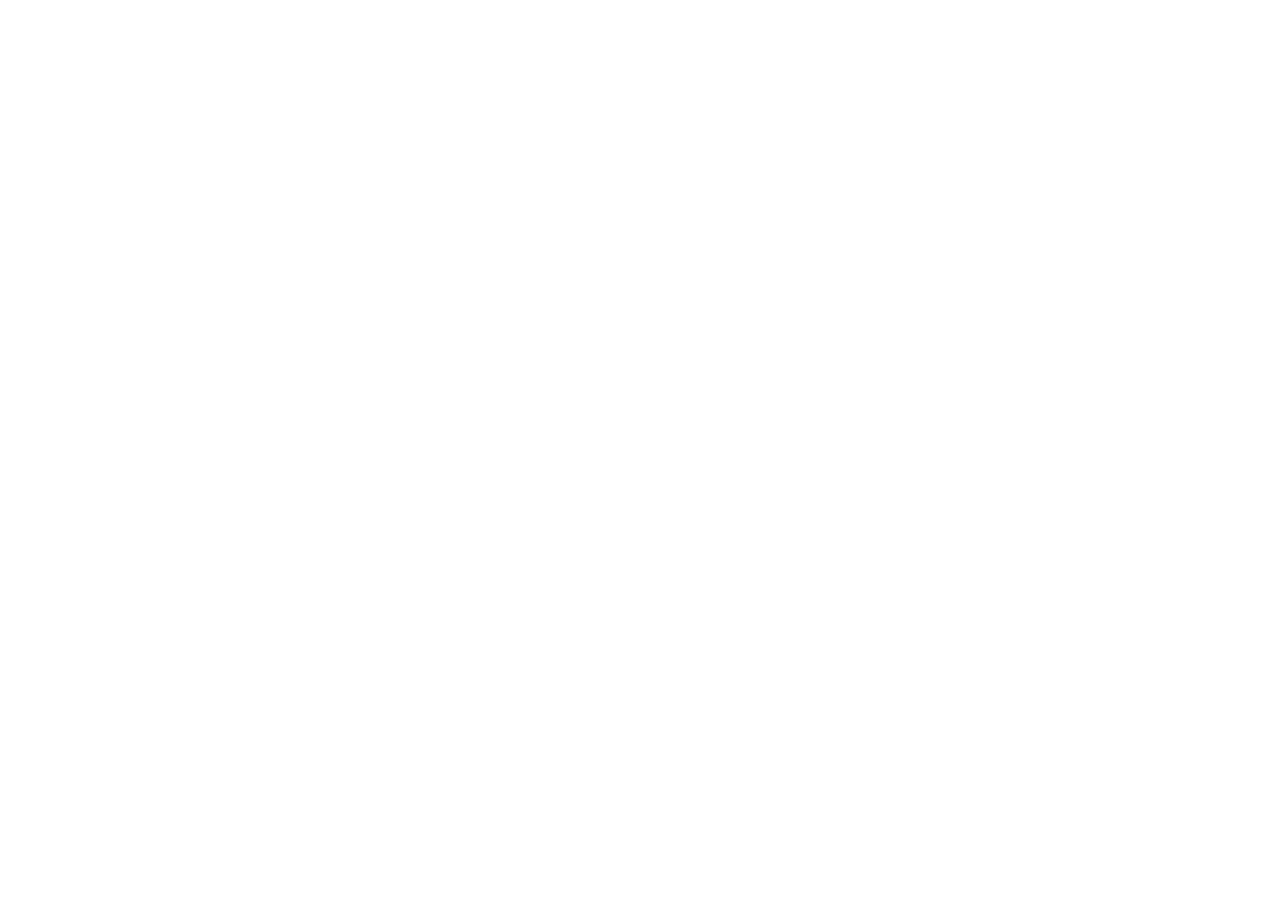
==== index.html @ a72ee234 "Se esta agregando el index.html" ====
<!DOCTYPE html>
<html lang="en">
<head>
    <meta charset="UTF-8">
    <meta name="viewport" content="width=device-width, initial-scale=1.0">
    <title>Document</title>
</head>
<body>
    
</body>
</html>
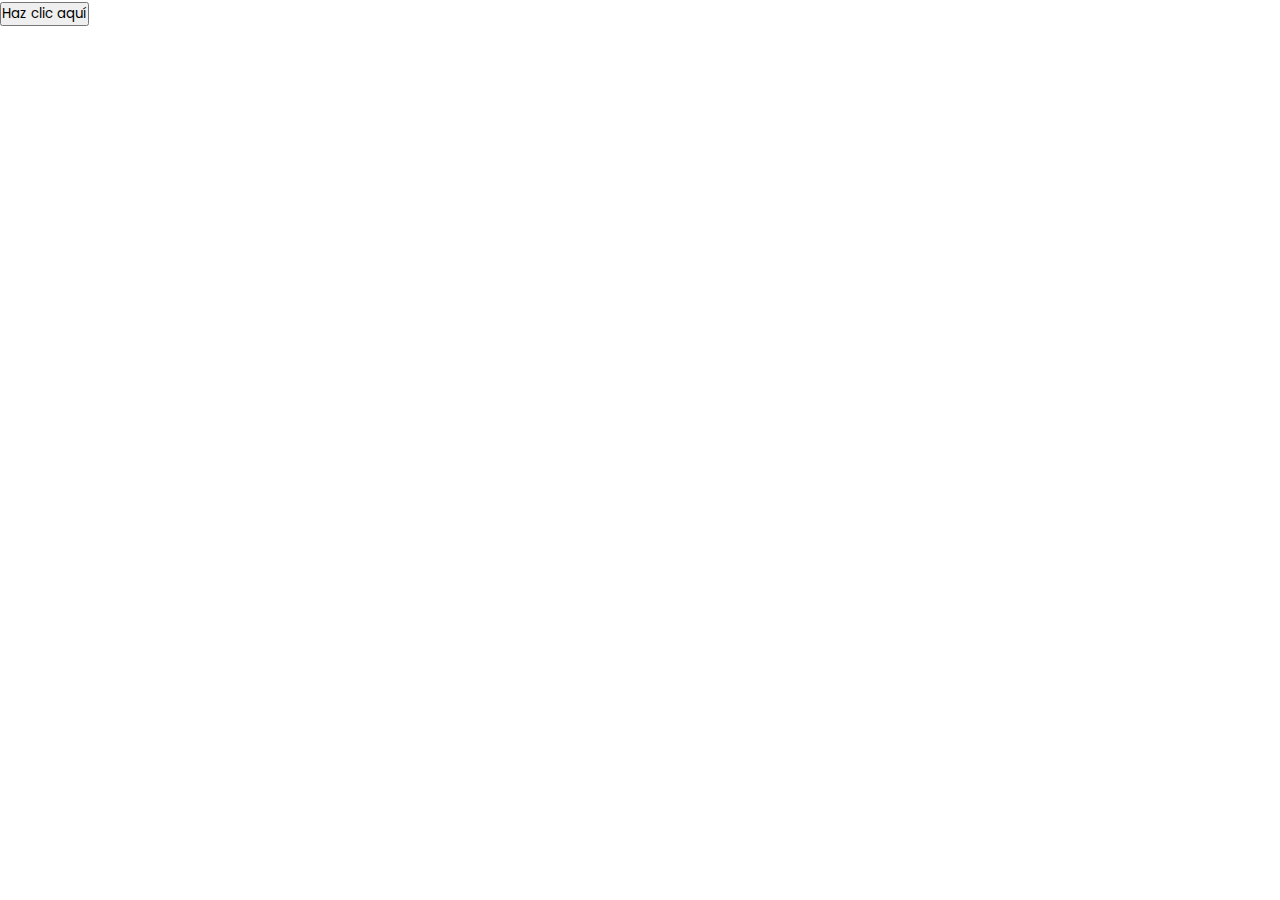
==== commit 404d5c67: "Se esta probando los primeros pasos con Jquery" ====
--- a/index.html
+++ b/index.html
@@ -1,11 +1,23 @@
 <!DOCTYPE html>
 <html lang="en">
+
 <head>
     <meta charset="UTF-8">
     <meta name="viewport" content="width=device-width, initial-scale=1.0">
-    <title>Document</title>
+    <title>Blog Website</title>
+    <link rel="stylesheet" href="CSS/style.css">
+    <link href='https://unpkg.com/boxicons@2.1.4/css/boxicons.min.css' rel='stylesheet'>
+
+    <script src="https://code.jquery.com/jquery-3.7.0.min.js"></script>
 </head>
+
 <body>
-    
-</body>
+    <button id="myButton">Haz clic aquí</button>
+
+
+
+    <script src="script.js">
+
+    </script>
+
 </html>--- a/CSS/style.css
+++ b/CSS/style.css
@@ -0,0 +1,12 @@
+@import url('https://fonts.googleapis.com/css2?family=Poppins:wght@400;500;600;700&display=swap');
+*{
+    margin: 0;
+    padding: 0;
+    /* Importante ↓ */
+    scroll-behavior: smooth;
+    scroll-padding-top: 2rem;
+    box-sizing: border-box;
+    /*  */
+    font-family: 'Poppins', sans-serif;
+}
+/* Variables que se van a utilizar */
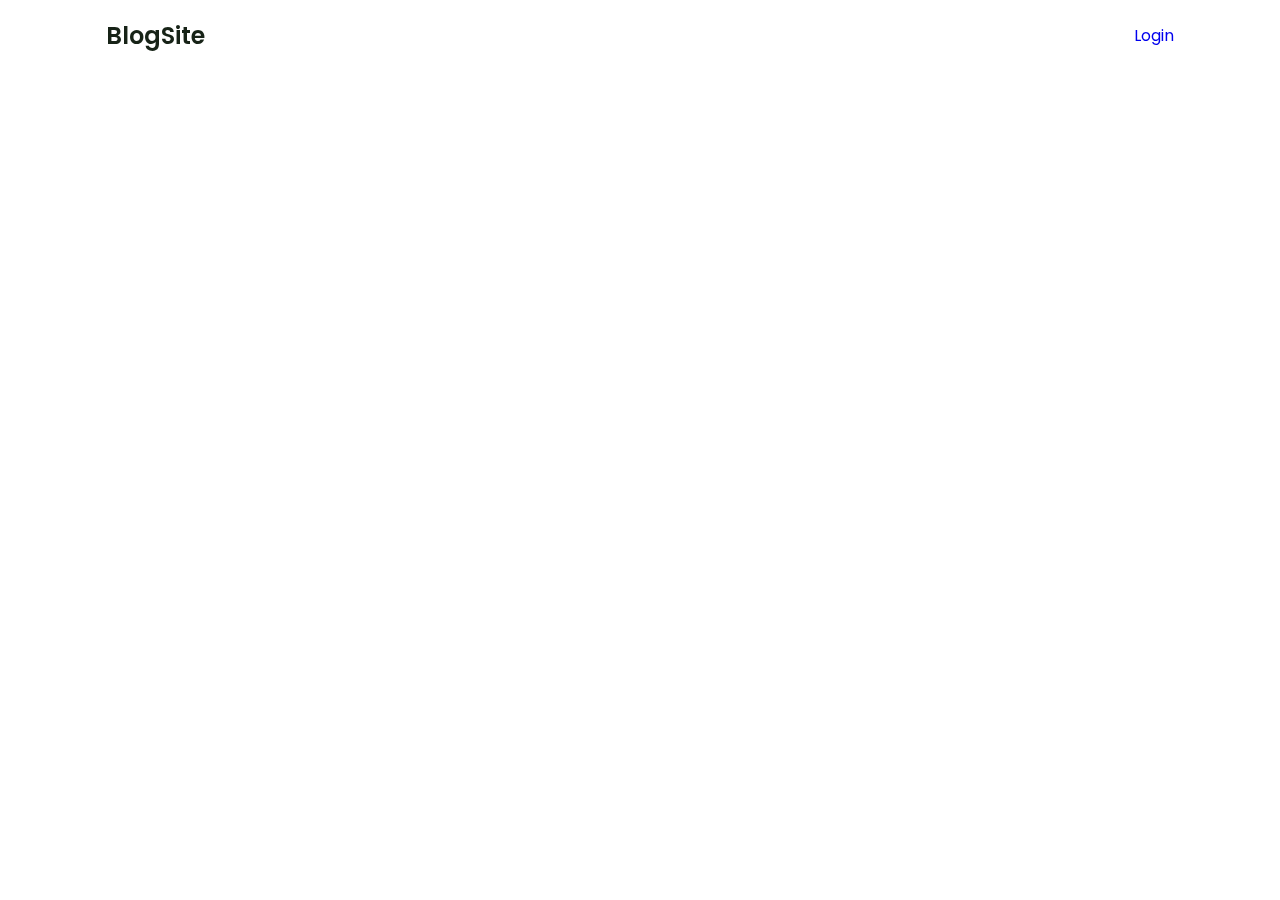
==== commit 6a16573f: "Se hizo el menu horizontal" ====
--- a/index.html
+++ b/index.html
@@ -12,7 +12,15 @@
 </head>
 
 <body>
-    <button id="myButton">Haz clic aquí</button>
+    <!-- Cabeza -->
+    <header>
+        <!-- Navegacion -->
+        <div class="nav container">
+
+            <a href="#" class="logo">Blog<span>Site</span></a>
+            <a href="#" class="login">Login</a>
+        </div>
+    </header>
 
 
 
--- a/CSS/style.css
+++ b/CSS/style.css
@@ -10,3 +10,59 @@
     font-family: 'Poppins', sans-serif;
 }
 /* Variables que se van a utilizar */
+:root{
+    --container-color: #1a1e21;
+    --second-color: #fd8f44;
+    --text-color:#172317;
+    --bg-color:#fff;
+}
+/* Nuevo */
+::selection{
+    background-color: var(--second-color);
+    color: var(--bg-color);
+}
+/*  */
+
+
+header{
+    /* Importante ↓ */
+    position: fixed;
+    top:0;
+    left: 0;
+    width: 100%;
+    z-index: 200;
+}
+.container{
+    /* Importante ↓ */
+    max-width: 1068px;
+    margin: auto;
+    width: 100%;
+}
+.nav{
+    /* Importante ↓ */
+    display: flex;
+    align-items: center;
+    /* Importante ↓  */
+    justify-content: space-between;
+    padding: 18px 0;
+}
+.logo{
+    font-size: 1.5rem;
+    font-weight: 600;
+    color:var(--text-color);
+}
+a{
+    text-decoration: none;
+
+}
+li{
+    list-style: none;
+
+}
+img{
+    width: 100%;
+
+}
+section{
+    padding:3rem 0 2rem;
+}
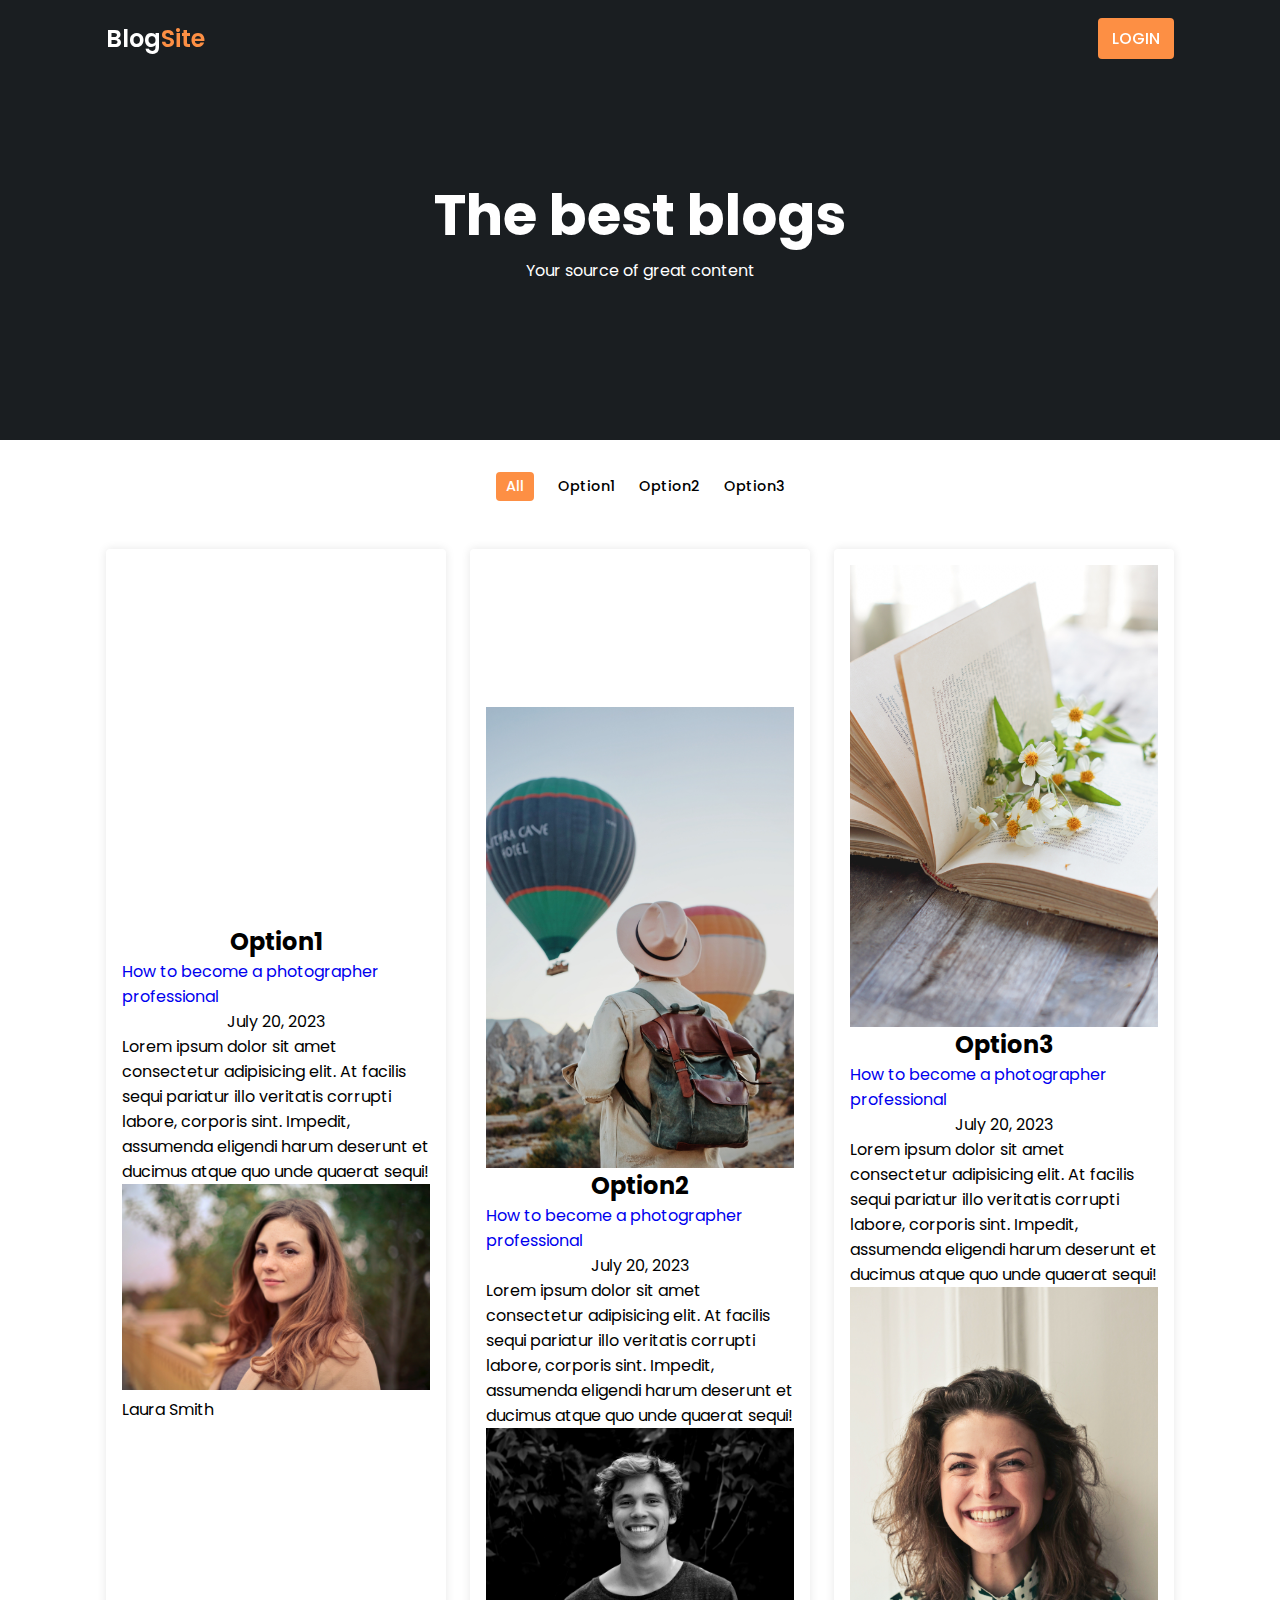
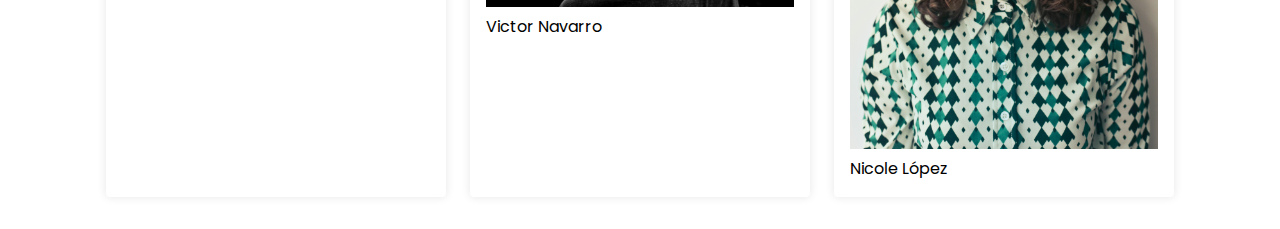
==== commit 5c842000: "Se hizo las cartas de los post de cada informacion" ====
--- a/index.html
+++ b/index.html
@@ -22,6 +22,74 @@
         </div>
     </header>
 
+    <!-- Principal -->
+    <section class="home" id="home">
+        <div class="home-text container">
+            <h2 class="home-title">The best blogs</h2>
+            <span class="home-subtitle">Your source of great content</span>
+        </div>
+    </section>
+
+    <!-- Post Filter -->
+    <div class="post-filter container">
+        <span class="filter-item active-filter" data-filter='All'>All</span>
+        <span class="filter-item" data-filter='option1'>Option1</span>
+        <span class="filter-item" data-filter='option2'>Option2</span>
+        <span class="filter-item" data-filter='option3'>Option3</span>
+    </div>
+
+    <!-- Tarjeta de Post -->
+    <section class="post container">
+        <!-- #1 Post -->
+        <div class="post-box">
+            <img src="img/main3.jpg" alt="">
+            <h2 class="category">Option1</h2>
+            <a href="post-page.html" class="post-title">
+                How to become a photographer professional
+            </a>
+            <span class="post-date">July 20, 2023</span>
+            <p class="post-description">Lorem ipsum dolor sit amet consectetur adipisicing elit. At facilis sequi pariatur illo veritatis corrupti labore, corporis sint. Impedit, assumenda eligendi harum deserunt et ducimus atque quo unde quaerat sequi!</p>
+            <!-- Perfil de escritor -->
+            <div class="profile">
+                <img src="/img/profile1.jpg" alt="perfil1" class="profile-img">
+                <span class="profile-name">Laura Smith</span>
+            </div>
+        </div>
+
+        <!-- #2 Post -->
+        <div class="post-box">
+            <img src="img/main2.jpg" alt="">
+            <h2 class="category">Option2</h2>
+            <a href="post-page.html" class="post-title">
+                How to become a photographer professional
+            </a>
+            <span class="post-date">July 20, 2023</span>
+            <p class="post-description">Lorem ipsum dolor sit amet consectetur adipisicing elit. At facilis sequi pariatur illo veritatis corrupti labore, corporis sint. Impedit, assumenda eligendi harum deserunt et ducimus atque quo unde quaerat sequi!</p>
+            <!-- Perfil de escritor -->
+            <div class="profile">
+                <img src="/img/profile2.jpg" alt="perfil1" class="profile-img">
+                <span class="profile-name">Victor Navarro</span>
+            </div>
+        </div>
+
+        <!-- #3 Post -->
+        <div class="post-box">
+            <img src="img/main4.jpg" alt="">
+            <h2 class="category">Option3</h2>
+            <a href="post-page.html" class="post-title">
+                How to become a photographer professional
+            </a>
+            <span class="post-date">July 20, 2023</span>
+            <p class="post-description">Lorem ipsum dolor sit amet consectetur adipisicing elit. At facilis sequi pariatur illo veritatis corrupti labore, corporis sint. Impedit, assumenda eligendi harum deserunt et ducimus atque quo unde quaerat sequi!</p>
+            <!-- Perfil de escritor -->
+            <div class="profile">
+                <img src="/img/profile3.jpg" alt="perfil1" class="profile-img">
+                <span class="profile-name">Nicole López</span>
+            </div>
+        </div>
+
+    </section>
+
 
 
     <script src="script.js">
--- a/CSS/style.css
+++ b/CSS/style.css
@@ -49,8 +49,45 @@
 .logo{
     font-size: 1.5rem;
     font-weight: 600;
-    color:var(--text-color);
+    color:var(--bg-color);
 }
+.logo span{
+    color:var(--second-color)
+}
+.login{
+    padding: 8px 14px;
+    text-transform: uppercase;
+    font-weight: 500;
+    border-radius: 4px;
+    background: var(--second-color);
+    color:var(--bg-color)
+}
+.login:hover{
+    background: var(--container-color);
+}
+/* Principal */
+.home{
+    width: 100%;
+    /* Importante ↓ */
+    min-height: 440px;
+    display: grid;
+    justify-content: center;
+    align-items: center;
+    background: var(--container-color);
+}
+.home-text{
+    color: var(--bg-color);
+    text-align: center;
+}
+.home-title{
+    font-size: 3.5rem;
+}
+.home-subtitle{
+    font-size: 1rem;
+    margin: 1rem 0;
+    font-weight: 400;
+}
+
 a{
     text-decoration: none;
 
@@ -66,3 +103,86 @@
 section{
     padding:3rem 0 2rem;
 }
+/* Post-Filter */
+.post-filter{
+    display: flex;
+    justify-content: center;
+    align-items: center;
+    /* Importante ↓ */
+    column-gap: 1.5rem;
+    /* Importante ↓ */
+    margin-top: 2rem !important;
+
+}
+.filter-item{
+    font-size: 0.9rem;
+    font-weight: 500;
+    cursor:pointer;
+}
+.active-filter{
+    padding:4px 10px;
+    border-radius: 4px;
+    background: var(--second-color);
+    color: var(--bg-color);
+}
+/* Post */
+.post{
+    /* Importante ↓ */
+    display: grid;
+    grid-template-columns: repeat(auto-fit, minmax(280px, auto));
+    justify-content: center;
+    gap:1.5rem;
+}
+.post-box{
+    /* Importante ↓ */
+    display: flex;
+    flex-direction: column;
+    justify-content: center;
+    align-items: center;
+    padding: 1rem;
+    border-radius: 4px;
+    background: var(--bg-color);
+    box-shadow: 0 0 10px rgba(0,0,0,0.1);
+    transition: all 0.3s ease;
+}
+
+
+/* Estilos generales para dispositivos móviles y pantallas pequeñas */
+@media only screen and (max-width: 600px) {
+    /* Ajustar tamaño de fuente para elementos principales */
+    header {
+      padding: 8px 0;
+    }
+  
+    .logo {
+      font-size: 1rem;
+    }
+  
+    .login {
+      font-size: 0.8rem;
+      padding: 4px 8px;
+    }
+  
+    .home-title {
+      font-size: 2rem;
+    }
+  
+    .home-subtitle {
+      font-size: 0.8rem;
+      margin: 0.5rem 0;
+    }
+  
+    .post-filter {
+      flex-wrap: wrap;
+    }
+  
+    .filter-item {
+      font-size: 0.8rem;
+      margin-bottom: 6px;
+    }
+  
+    .content {
+      font-size: 0.9rem;
+    }
+  }
+  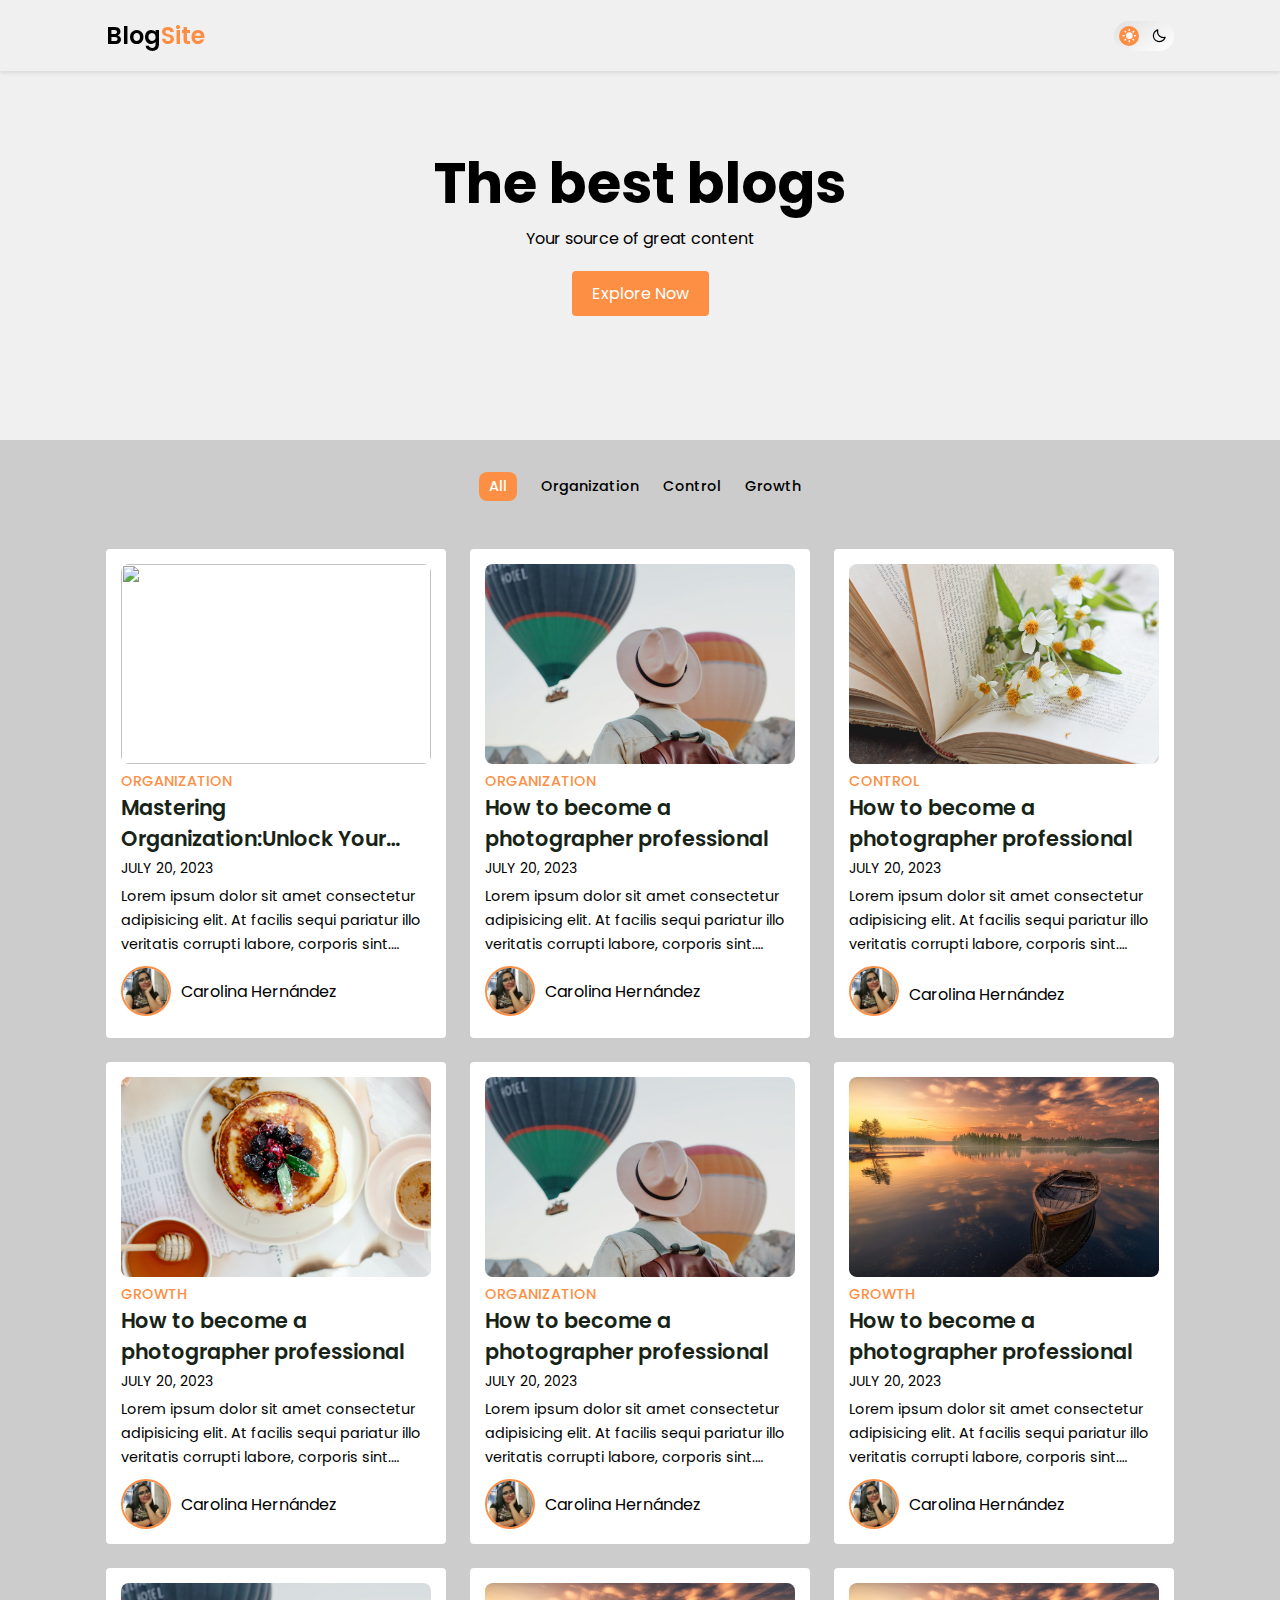
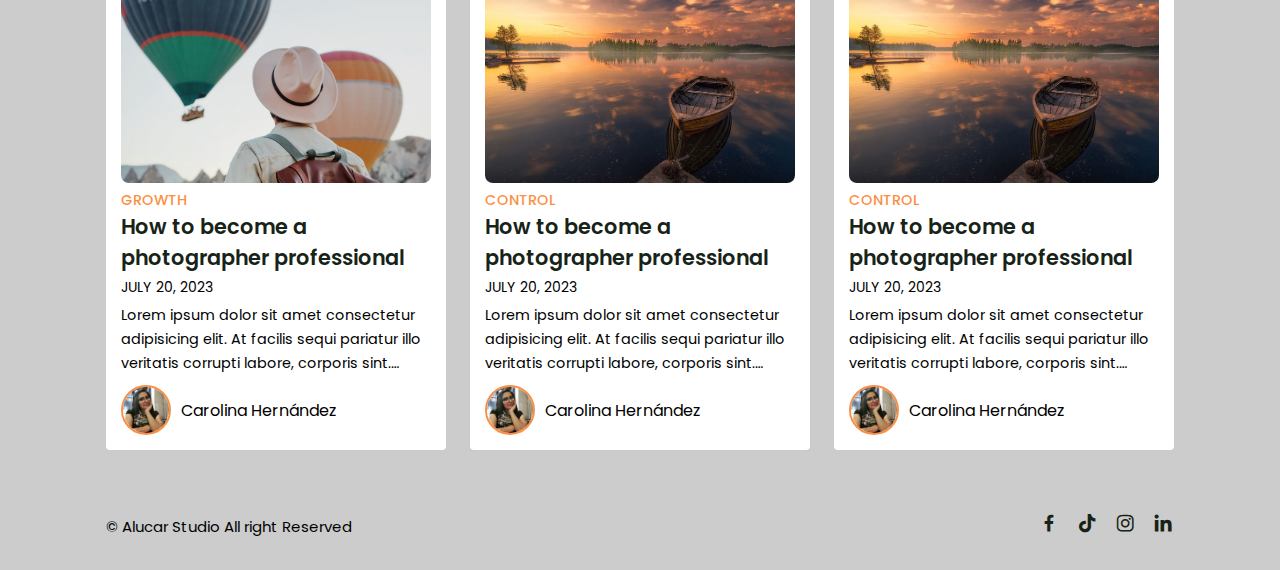
==== commit 2a3cc203: "I create another version about blogSite" ====
--- a/index.html
+++ b/index.html
@@ -5,94 +5,247 @@
     <meta charset="UTF-8">
     <meta name="viewport" content="width=device-width, initial-scale=1.0">
     <title>Blog Website</title>
-    <link rel="stylesheet" href="CSS/style.css">
+    <link rel="stylesheet" href="./CSS/darkMode.css">
+    <link rel="stylesheet" href="./CSS/style.css">
+    <link rel="stylesheet" href="./CSS/footer.css">
+    <link rel="stylesheet" href="./CSS/loading.css">
+    <link rel="stylesheet" href="./CSS/responsive.css">
     <link href='https://unpkg.com/boxicons@2.1.4/css/boxicons.min.css' rel='stylesheet'>
-
     <script src="https://code.jquery.com/jquery-3.7.0.min.js"></script>
+
 </head>
 
-<body>
+<body class="light">
     <!-- Cabeza -->
     <header>
         <!-- Navegacion -->
         <div class="nav container">
 
-            <a href="#" class="logo">Blog<span>Site</span></a>
-            <a href="#" class="login">Login</a>
+            <a href="#" class="logo" id="main">Blog<span>Site</span></a>
+            <!--Modo oscuro-->
+            <input type="checkbox" id="toggle">
+            <label class="toggle" for="toggle">
+                <i class="bx bxs-sun"></i>
+                <i class="bx bx-moon"></i>
+                <span class="ball"></span>
+            </label>
         </div>
     </header>
 
-    <!-- Principal -->
     <section class="home" id="home">
         <div class="home-text container">
             <h2 class="home-title">The best blogs</h2>
             <span class="home-subtitle">Your source of great content</span>
+            <a href="#post-filter" class="btn">Explore Now</a>
         </div>
     </section>
 
     <!-- Post Filter -->
     <div class="post-filter container">
         <span class="filter-item active-filter" data-filter='All'>All</span>
-        <span class="filter-item" data-filter='option1'>Option1</span>
-        <span class="filter-item" data-filter='option2'>Option2</span>
-        <span class="filter-item" data-filter='option3'>Option3</span>
+        <span class="filter-item" data-filter='organization'>Organization</span>
+        <span class="filter-item" data-filter='control'>Control</span>
+        <span class="filter-item" data-filter='growth'>Growth</span>
     </div>
 
+    <!-- ====================================================== -->
+
     <!-- Tarjeta de Post -->
-    <section class="post container">
+    <section class="post container" id="post-filter">
         <!-- #1 Post -->
-        <div class="post-box">
-            <img src="img/main3.jpg" alt="">
-            <h2 class="category">Option1</h2>
-            <a href="post-page.html" class="post-title">
-                How to become a photographer professional
-            </a>
-            <span class="post-date">July 20, 2023</span>
-            <p class="post-description">Lorem ipsum dolor sit amet consectetur adipisicing elit. At facilis sequi pariatur illo veritatis corrupti labore, corporis sint. Impedit, assumenda eligendi harum deserunt et ducimus atque quo unde quaerat sequi!</p>
-            <!-- Perfil de escritor -->
-            <div class="profile">
-                <img src="/img/profile1.jpg" alt="perfil1" class="profile-img">
-                <span class="profile-name">Laura Smith</span>
-            </div>
-        </div>
+        <div class="post-box organization">
+            <img src="img/main3.jpg" alt="" class="post-img">
+            <h2 class="category">Organization</h2>
+            <a href="./post/post-page.html" class="post-title">
+                Mastering Organization:Unlock Your Productivity!
+            </a>
+            <span class="post-date">July 20, 2023</span>
+            <p class="post-description">Lorem ipsum dolor sit amet consectetur adipisicing elit. At facilis sequi
+                pariatur illo veritatis corrupti labore, corporis sint. Impedit, assumenda eligendi harum deserunt et
+                ducimus atque quo unde quaerat sequi!</p>
+            <!-- Perfil de escritor -->
+            <div class="profile">
+                <img src="/img/profileCaro.jpg" alt="perfil1" class="profile-img">
+                <span class="profile-name">Carolina Hernández</span>
+            </div>
+        </div>
+
+        <!-- ====================================================== -->
 
         <!-- #2 Post -->
-        <div class="post-box">
-            <img src="img/main2.jpg" alt="">
-            <h2 class="category">Option2</h2>
-            <a href="post-page.html" class="post-title">
-                How to become a photographer professional
-            </a>
-            <span class="post-date">July 20, 2023</span>
-            <p class="post-description">Lorem ipsum dolor sit amet consectetur adipisicing elit. At facilis sequi pariatur illo veritatis corrupti labore, corporis sint. Impedit, assumenda eligendi harum deserunt et ducimus atque quo unde quaerat sequi!</p>
-            <!-- Perfil de escritor -->
-            <div class="profile">
-                <img src="/img/profile2.jpg" alt="perfil1" class="profile-img">
-                <span class="profile-name">Victor Navarro</span>
-            </div>
-        </div>
+        <div class="post-box organization">
+            <img src="img/main2.jpg" alt="" class="post-img">
+            <h2 class="category">Organization</h2>
+            <a href="post-page.html" class="post-title">
+                How to become a photographer professional
+            </a>
+            <span class="post-date">July 20, 2023</span>
+            <p class="post-description">Lorem ipsum dolor sit amet consectetur adipisicing elit. At facilis sequi
+                pariatur illo veritatis corrupti labore, corporis sint. Impedit, assumenda eligendi harum deserunt et
+                ducimus atque quo unde quaerat sequi!</p>
+            <!-- Perfil de escritor -->
+            <div class="profile">
+                <img src="/img/profileCaro.jpg" alt="perfil1" class="profile-img">
+                <span class="profile-name">Carolina Hernández</span>
+            </div>
+        </div>
+
+        <!-- ====================================================== -->
 
         <!-- #3 Post -->
-        <div class="post-box">
-            <img src="img/main4.jpg" alt="">
-            <h2 class="category">Option3</h2>
-            <a href="post-page.html" class="post-title">
-                How to become a photographer professional
-            </a>
-            <span class="post-date">July 20, 2023</span>
-            <p class="post-description">Lorem ipsum dolor sit amet consectetur adipisicing elit. At facilis sequi pariatur illo veritatis corrupti labore, corporis sint. Impedit, assumenda eligendi harum deserunt et ducimus atque quo unde quaerat sequi!</p>
-            <!-- Perfil de escritor -->
-            <div class="profile">
-                <img src="/img/profile3.jpg" alt="perfil1" class="profile-img">
-                <span class="profile-name">Nicole López</span>
-            </div>
-        </div>
+        <div class="post-box control">
+            <img src="img/main4.jpg" alt="" class="post-img">
+            <h2 class="category">Control</h2>
+            <a href="post-page.html" class="post-title">
+                How to become a photographer professional
+            </a>
+            <span class="post-date">July 20, 2023</span>
+            <p class="post-description">Lorem ipsum dolor sit amet consectetur adipisicing elit. At facilis sequi
+                pariatur illo veritatis corrupti labore, corporis sint. Impedit, assumenda eligendi harum deserunt et
+                ducimus atque quo unde quaerat sequi!</p>
+            <!-- Perfil de escritor -->
+            <div class="profile">
+                <a href="./aboutUs.html"><img src="/img/profileCaro.jpg" alt="perfil1" class="profile-img"></a>
+                <span class="profile-name">Carolina Hernández</span>
+            </div>
+        </div>
+
+        <!-- ====================================================== -->
+        <!-- #4 Post -->
+        <div class="post-box growth">
+            <img src="img/main5.jpg" alt="" class="post-img">
+            <h2 class="category">Growth</h2>
+            <a href="post-page.html" class="post-title">
+                How to become a photographer professional
+            </a>
+            <span class="post-date">July 20, 2023</span>
+            <p class="post-description">Lorem ipsum dolor sit amet consectetur adipisicing elit. At facilis sequi
+                pariatur illo veritatis corrupti labore, corporis sint. Impedit, assumenda eligendi harum deserunt et
+                ducimus atque quo unde quaerat sequi!</p>
+            <!-- Perfil de escritor -->
+            <div class="profile">
+                <img src="/img/profileCaro.jpg" alt="perfil1" class="profile-img">
+                <span class="profile-name">Carolina Hernández</span>
+            </div>
+        </div>
+
+        <!-- ====================================================== -->
+        <!-- #5 Post -->
+        <div class="post-box organization">
+            <img src="img/main2.jpg" alt="" class="post-img">
+            <h2 class="category">Organization</h2>
+            <a href="post-page.html" class="post-title">
+                How to become a photographer professional
+            </a>
+            <span class="post-date">July 20, 2023</span>
+            <p class="post-description">Lorem ipsum dolor sit amet consectetur adipisicing elit. At facilis sequi
+                pariatur illo veritatis corrupti labore, corporis sint. Impedit, assumenda eligendi harum deserunt et
+                ducimus atque quo unde quaerat sequi!</p>
+            <!-- Perfil de escritor -->
+            <div class="profile">
+                <img src="/img/profileCaro.jpg" alt="perfil1" class="profile-img">
+                <span class="profile-name">Carolina Hernández</span>
+            </div>
+        </div>
+
+        <!-- ====================================================== -->
+        <!-- #6 Post -->
+        <div class="post-box growth">
+            <img src="img/main7.jpg" alt="" class="post-img">
+            <h2 class="category">Growth</h2>
+            <a href="post-page.html" class="post-title">
+                How to become a photographer professional
+            </a>
+            <span class="post-date">July 20, 2023</span>
+            <p class="post-description">Lorem ipsum dolor sit amet consectetur adipisicing elit. At facilis sequi
+                pariatur illo veritatis corrupti labore, corporis sint. Impedit, assumenda eligendi harum deserunt et
+                ducimus atque quo unde quaerat sequi!</p>
+            <!-- Perfil de escritor -->
+            <div class="profile">
+                <img src="/img/profileCaro.jpg" alt="perfil1" class="profile-img">
+                <span class="profile-name">Carolina Hernández</span>
+            </div>
+        </div>
+
+        <!-- ====================================================== -->
+        <!-- #7 Post -->
+        <div class="post-box growth">
+            <img src="img/main2.jpg" alt="" class="post-img">
+            <h2 class="category">Growth</h2>
+            <a href="post-page.html" class="post-title">
+                How to become a photographer professional
+            </a>
+            <span class="post-date">July 20, 2023</span>
+            <p class="post-description">Lorem ipsum dolor sit amet consectetur adipisicing elit. At facilis sequi
+                pariatur illo veritatis corrupti labore, corporis sint. Impedit, assumenda eligendi harum deserunt et
+                ducimus atque quo unde quaerat sequi!</p>
+            <!-- Perfil de escritor -->
+            <div class="profile">
+                <img src="/img/profileCaro.jpg" alt="perfil1" class="profile-img">
+                <span class="profile-name">Carolina Hernández</span>
+            </div>
+        </div>
+        <!-- ====================================================== -->
+        <!-- #8 Post -->
+        <div class="post-box control">
+            <img src="img/main7.jpg" alt="" class="post-img">
+            <h2 class="category">Control</h2>
+            <a href="post-page.html" class="post-title">
+                How to become a photographer professional
+            </a>
+            <span class="post-date">July 20, 2023</span>
+            <p class="post-description">Lorem ipsum dolor sit amet consectetur adipisicing elit. At facilis sequi
+                pariatur illo veritatis corrupti labore, corporis sint. Impedit, assumenda eligendi harum deserunt et
+                ducimus atque quo unde quaerat sequi!</p>
+            <!-- Perfil de escritor -->
+            <div class="profile">
+                <img src="/img/profileCaro.jpg" alt="perfil1" class="profile-img">
+                <span class="profile-name">Carolina Hernández</span>
+            </div>
+        </div>
+        <!-- ====================================================== -->
+        <!-- #8 Post -->
+        <div class="post-box control">
+            <img src="img/main7.jpg" alt="" class="post-img">
+            <h2 class="category">Control</h2>
+            <a href="post-page.html" class="post-title">
+                How to become a photographer professional
+            </a>
+            <span class="post-date">July 20, 2023</span>
+            <p class="post-description">Lorem ipsum dolor sit amet consectetur adipisicing elit. At facilis sequi
+                pariatur illo veritatis corrupti labore, corporis sint. Impedit, assumenda eligendi harum deserunt et
+                ducimus atque quo unde quaerat sequi!</p>
+            <!-- Perfil de escritor -->
+            <div class="profile">
+                <img src="/img/profileCaro.jpg" alt="perfil1" class="profile-img">
+                <span class="profile-name">Carolina Hernández</span>
+            </div>
+        </div>
+        <!-- ====================================================== -->
+
+
+
 
     </section>
 
-
-
-    <script src="script.js">
+    <div class="footer container">
+        <p>&#169; Alucar Studio All right Reserved</p>
+        <div class="social">
+            <a href=""><i class="bx bxl-facebook"></i></a>
+            <a href=""><i class="bx bxl-tiktok"></i></a>
+            <a href="" class="instagram-icon"><i class="bx bxl-instagram"></i></a>
+            <a href=""><i class="bx bxl-linkedin"></i></a>
+
+        </div>
+    </div>
+
+    <!-- Jquery -->
+    <script src="https://code.jquery.com/jquery-3.7.1.js"
+        integrity="sha256-eKhayi8LEQwp4NKxN+CfCh+3qOVUtJn3QNZ0TciWLP4=" crossorigin="anonymous"></script>
+
+    <!-- JS -->
+
+    <script src="script.js" defer></script>
 
     </script>
 
--- a/CSS/darkMode.css
+++ b/CSS/darkMode.css
@@ -0,0 +1,165 @@
+
+
+input {
+    display: none;
+    cursor: pointer;
+}
+
+.toggle {
+    cursor: pointer;
+    position: relative;
+    display: flex;
+    justify-content: space-between;
+    width: 60px; /* Ancho más pequeño */
+    height: 30px; /* Alto más pequeño */
+    border-radius: 25px; /* Mitad del alto */
+}
+
+.toggle i {
+    width: 30px; /* Ancho más pequeño */
+    line-height: 30px; /* Alineación vertical del ícono */
+    text-align: center;
+    font-size: 16px; /* Tamaño de fuente más pequeño */
+    z-index: 1;
+}
+
+.toggle .ball {
+    position: absolute;
+    width: 20px; /* Ancho de la bola más pequeño */
+    height: 20px; /* Alto de la bola más pequeño */
+    margin: 5px; /* Espacio entre la bola y los bordes del toggle */
+    border-radius: 50%;
+}
+
+/* Ligth mode */
+.light {
+    background: #F4F9F9;
+    margin: 0;
+    padding: 0;
+    box-sizing: border-box;
+}
+
+
+input {
+    display: none;
+    cursor: pointer;
+}
+
+.toggle {
+    cursor: pointer;
+    position: relative;
+    display: flex;
+    justify-content: space-between;
+    width: 60px; /* Ancho más pequeño */
+    height: 30px; /* Alto más pequeño */
+    border-radius: 25px; /* Mitad del alto */
+}
+
+.toggle i {
+    width: 30px; /* Ancho más pequeño */
+    line-height: 30px; /* Alineación vertical del ícono */
+    text-align: center;
+    font-size: 16px; /* Tamaño de fuente más pequeño */
+    z-index: 1;
+}
+
+.toggle .ball {
+    position: absolute;
+    width: 20px; /* Ancho de la bola más pequeño */
+    height: 20px; /* Alto de la bola más pequeño */
+    margin: 5px; /* Espacio entre la bola y los bordes del toggle */
+    border-radius: 50%;
+}
+
+/* Ligth mode */
+.light {
+    background: #ccc;
+}
+
+.light .toggle {
+    background: linear-gradient(145deg, #e1e1e1, #fff);
+}
+
+.light .toggle .bxs-sun {
+    color: #fafafa;
+}
+
+.light .toggle .bxs-moon {
+    color: #151d2a;
+}
+
+.light .toggle .ball {
+    background: #fd8f44;
+}
+
+/* Principal */
+.light .home{
+    width: 100%;
+    /* Importante ↓ */
+    min-height: 440px;
+    display: grid;
+    justify-content: center;
+    align-items: center;
+    background:#F0F0F0;
+}
+.light .home-text{
+    color:black;
+    text-align: center;
+}
+.light .home-title{
+    font-size: 3.5rem;
+}
+.light .home-subtitle{
+    font-size: 1rem;
+    margin: 1rem 0;
+    font-weight: 400;
+}
+
+
+
+/* Dark Mode */
+.dark {
+    background: #323333;
+}
+
+.dark .toggle {
+    background: #fd8f44;
+}
+
+.dark .toggle .bx-sun {
+    color: #fafafa;
+}
+
+.dark .toggle .bxs-moon {
+    color: #151d2a;
+}
+
+.dark .toggle .ball {
+    background: #fafafa;
+    transform: translateX(30px); /* Ajuste para la posición de la bola en el modo oscuro */
+}
+
+/* Principal */
+.dark .home{
+    width: 100%;
+    /* Importante ↓ */
+    min-height: 440px;
+    display: grid;
+    justify-content: center;
+    align-items: center;
+    background: var(--container-color);
+}
+.dark .home-text{
+    color: var(--bg-color);
+    text-align: center;
+}
+.dark .home-title{
+    font-size: 3.5rem;
+}
+.dark .home-subtitle{
+    font-size: 1rem;
+    margin: 1rem 0;
+    font-weight: 400;
+}
+
+
--- a/CSS/style.css
+++ b/CSS/style.css
@@ -15,6 +15,7 @@
     --second-color: #fd8f44;
     --text-color:#172317;
     --bg-color:#fff;
+    --bg-color2:#f0f0f0;
 }
 /* Nuevo */
 ::selection{
@@ -31,6 +32,8 @@
     left: 0;
     width: 100%;
     z-index: 200;
+    background-color: var(--bg-color2); /* Cambia el color de fondo según tus preferencias */
+    box-shadow: 0 2px 4px rgba(0,0,0,0.1); /* Añade una sombra para resaltar el header */
 }
 .container{
     /* Importante ↓ */
@@ -46,11 +49,16 @@
     justify-content: space-between;
     padding: 18px 0;
 }
-.logo{
+.light .logo{
     font-size: 1.5rem;
     font-weight: 600;
-    color:var(--bg-color);
-}
+    color:black;
+}
+.dark .logo{
+    font-size: 1.5rem;
+    font-weight: 600;
+}
+
 .logo span{
     color:var(--second-color)
 }
@@ -65,27 +73,41 @@
 .login:hover{
     background: var(--container-color);
 }
-/* Principal */
-.home{
-    width: 100%;
-    /* Importante ↓ */
+
+.dark .home{
+    width: 100%;
     min-height: 440px;
+    background: var(--container-color);
     display: grid;
     justify-content: center;
-    align-items: center;
-    background: var(--container-color);
-}
-.home-text{
-    color: var(--bg-color);
+
+}
+.dark .home-text{
     text-align: center;
-}
-.home-title{
-    font-size: 3.5rem;
-}
-.home-subtitle{
+    color: var(--bg-color);
+}
+.dark .home-title{
+    font-size: 3-5rem;
+ }
+.dark .home-subtitle{
     font-size: 1rem;
-    margin: 1rem 0;
     font-weight: 400;
+}
+/* Estilos del botón */
+.btn {
+    display:block;
+    width: fit-content;
+    padding: 10px 20px;
+    background-color: var(--second-color); /* Cambia el color del botón según tus preferencias */
+    color: white;
+    border-radius: 4px;
+    margin: 20px auto 0;
+    text-decoration: none;
+    transition: background-color 0.3s ease; /* Transición suave para hover */
+}
+
+.btn:hover {
+    background-color: #E64A19; /* Cambia el color del botón al pasar el mouse */
 }
 
 a{
@@ -114,17 +136,24 @@
     margin-top: 2rem !important;
 
 }
-.filter-item{
+.light .filter-item{
     font-size: 0.9rem;
     font-weight: 500;
     cursor:pointer;
+}
+.dark .filter-item{
+    font-size: 0.9rem;
+    font-weight: 500;
+    cursor:pointer;
+    color: var(--bg-color);
 }
 .active-filter{
     padding:4px 10px;
-    border-radius: 4px;
+    border-radius: 8px;
     background: var(--second-color);
     color: var(--bg-color);
 }
+ 
 /* Post */
 .post{
     /* Importante ↓ */
@@ -134,55 +163,67 @@
     gap:1.5rem;
 }
 .post-box{
-    /* Importante ↓ */
-    display: flex;
-    flex-direction: column;
-    justify-content: center;
-    align-items: center;
-    padding: 1rem;
+    padding: 15px;
     border-radius: 4px;
     background: var(--bg-color);
-    box-shadow: 0 0 10px rgba(0,0,0,0.1);
-    transition: all 0.3s ease;
-}
-
-
-/* Estilos generales para dispositivos móviles y pantallas pequeñas */
-@media only screen and (max-width: 600px) {
-    /* Ajustar tamaño de fuente para elementos principales */
-    header {
-      padding: 8px 0;
-    }
-  
-    .logo {
-      font-size: 1rem;
-    }
-  
-    .login {
-      font-size: 0.8rem;
-      padding: 4px 8px;
-    }
-  
-    .home-title {
-      font-size: 2rem;
-    }
-  
-    .home-subtitle {
-      font-size: 0.8rem;
-      margin: 0.5rem 0;
-    }
-  
-    .post-filter {
-      flex-wrap: wrap;
-    }
-  
-    .filter-item {
-      font-size: 0.8rem;
-      margin-bottom: 6px;
-    }
-  
-    .content {
-      font-size: 0.9rem;
-    }
-  }
-  +    box-shadow: 0 4px 14px rgba(355deg,25% 15% / 10%);
+}
+.post-img{
+    width: 100%;
+    height: 200px;
+    /* Importante */
+    object-fit: cover;
+    object-position: center;
+    border-radius: 0.5rem;
+}
+.category{
+    font-size: 0.9rem;
+    font-weight: 500;
+    text-transform: uppercase;
+    color: var(--second-color);
+}
+.post-title{
+    font-size: 1.3rem;
+    font-weight: 600;
+    color: var(--text-color);
+    display: -webkit-box;
+    /* To remain Title in 2 lineas */
+    -webkit-line-clamp:2;
+    -webkit-box-orient: vertical;
+    overflow: hidden;
+}
+.post-date{
+    font-size: 0.875rem;
+    display: flex;
+    text-transform: uppercase;
+    font-weight: 400;
+    margin-top: 4px;
+}
+.post-description{
+    font-size: 0.9rem;
+    line-height: 1.5rem;
+    margin: 5px 0 10px;
+
+    display: -webkit-box;
+    /* To remain Title in 2 lineas */
+    -webkit-line-clamp:3;
+    -webkit-box-orient: vertical;
+    overflow: hidden;
+}
+.profile{
+    display: flex;
+    align-items: center;
+    gap:10px;
+}
+.profile-img{
+    width: 50px;
+    height: 50px;
+    border-radius: 50%;
+    /* Importante */
+    object-fit: cover;
+    object-position: center;
+    border: 2px solid var(--second-color)
+
+}
+
+
--- a/CSS/footer.css
+++ b/CSS/footer.css
@@ -0,0 +1,37 @@
+.footer{
+    display: flex;
+    justify-content: space-between;
+    align-items: center;
+    padding: 30px 0;
+}
+.footer p{
+    font-size: 0.938rem;
+}
+.social{
+    display: flex;
+    align-items: center;
+    column-gap: 1rem;
+}
+.social .bx{
+    font-size: 1.4rem;
+    color: var(--text-color);
+}
+
+
+/* Hover para las redes sociales */
+.social a:hover .bx.bxl-facebook {
+    color: #3b5998; /* Cambia el color al azul de Facebook */
+}
+
+.social a:hover .bx.bxl-tiktok {
+    color: #000; /* Cambia el color al negro oscuro al hacer hover */
+    transition: color 0.3s ease; /* Agrega una transición suave */
+}
+
+.social a:hover .bx.bxl-instagram {
+    color: #e4405f; /* Cambia el color al rosado de Instagram */
+}
+
+.social a:hover .bx.bxl-linkedin {
+    color: #0077b5; /* Cambia el color al azul de LinkedIn */
+}
--- a/CSS/responsive.css
+++ b/CSS/responsive.css
@@ -0,0 +1,39 @@
+/* Estilos generales para dispositivos móviles y pantallas pequeñas */
+@media only screen and (max-width: 600px) {
+    /* Ajustar tamaño de fuente para elementos principales */
+    header {
+      padding: 8px 0;
+    }
+  
+    .logo {
+      font-size: 1rem;
+    }
+  
+    .login {
+      font-size: 0.8rem;
+      padding: 4px 8px;
+    }
+  
+    .home-title {
+      font-size: 2rem;
+    }
+  
+    .home-subtitle {
+      font-size: 0.8rem;
+      margin: 0.5rem 0;
+    }
+  
+    .post-filter {
+      flex-wrap: wrap;
+    }
+  
+    .filter-item {
+      font-size: 0.8rem;
+      margin-bottom: 6px;
+    }
+  
+    .content {
+      font-size: 0.9rem;
+    }
+  }
+  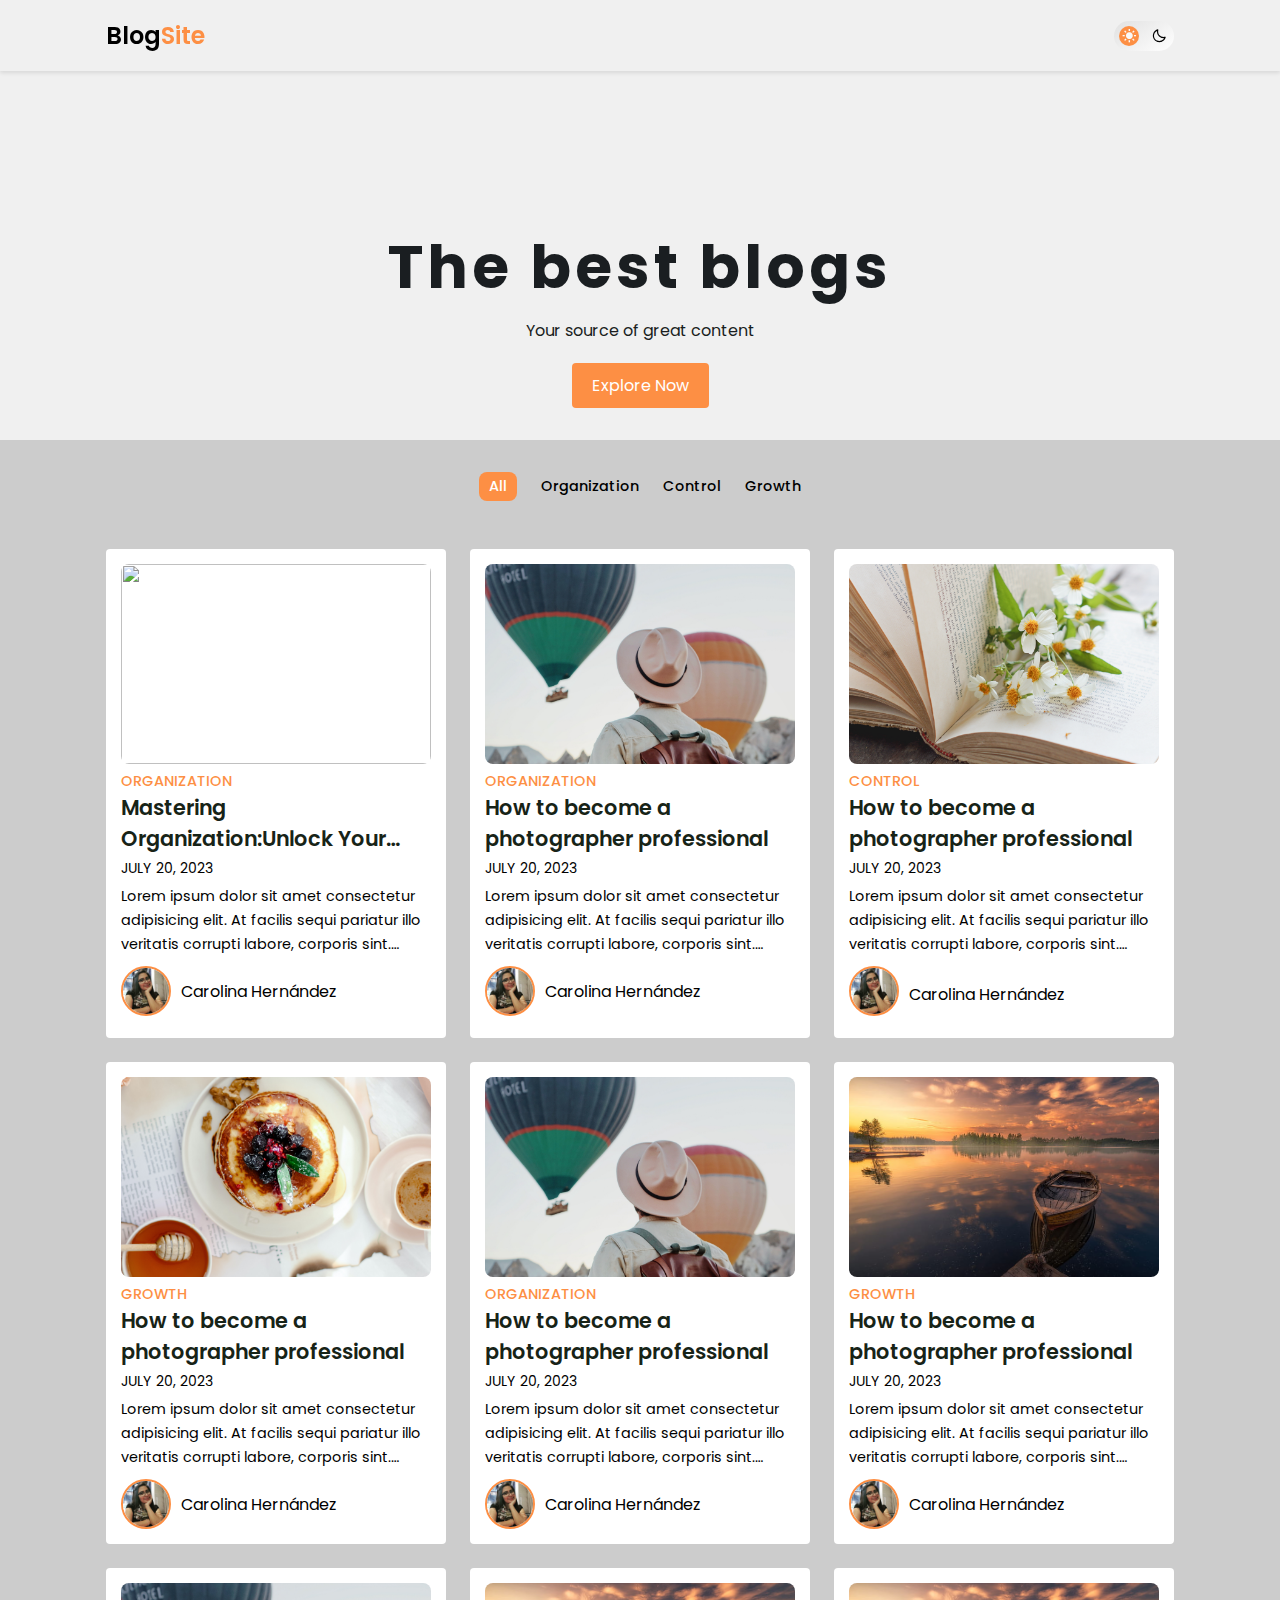
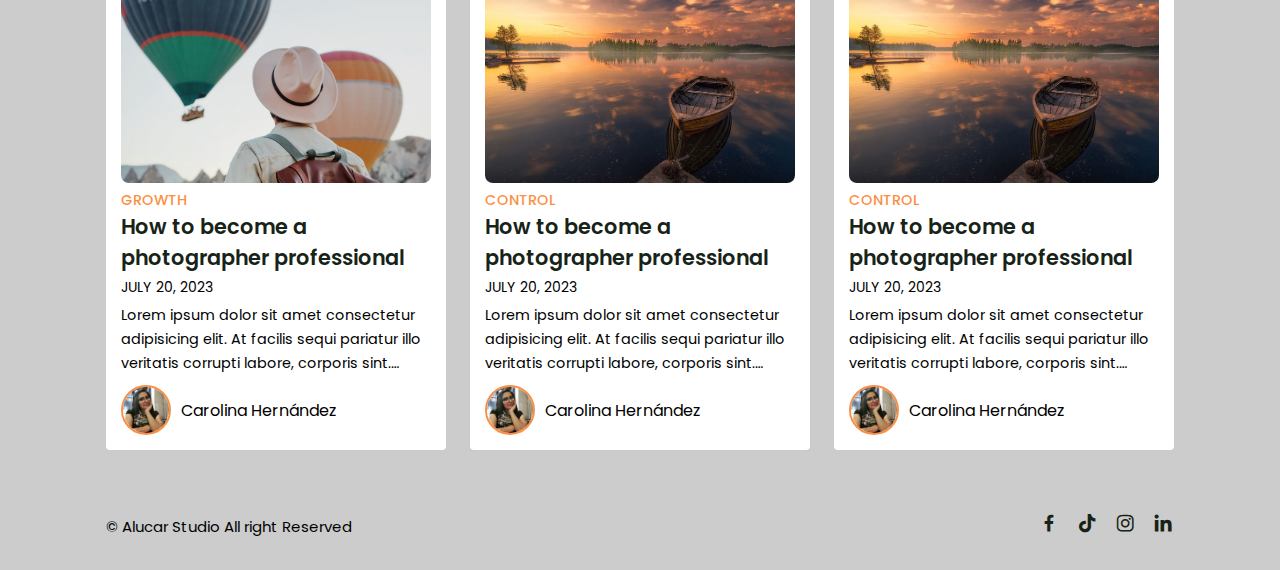
==== commit 2fde2c3f: "I add a simple animation" ====
--- a/index.html
+++ b/index.html
@@ -8,7 +8,6 @@
     <link rel="stylesheet" href="./CSS/darkMode.css">
     <link rel="stylesheet" href="./CSS/style.css">
     <link rel="stylesheet" href="./CSS/footer.css">
-    <link rel="stylesheet" href="./CSS/loading.css">
     <link rel="stylesheet" href="./CSS/responsive.css">
     <link href='https://unpkg.com/boxicons@2.1.4/css/boxicons.min.css' rel='stylesheet'>
     <script src="https://code.jquery.com/jquery-3.7.0.min.js"></script>
@@ -33,8 +32,8 @@
     </header>
 
     <section class="home" id="home">
-        <div class="home-text container">
-            <h2 class="home-title">The best blogs</h2>
+        <div class="home-text container1">
+            <span class="home-title">The best blogs</span>
             <span class="home-subtitle">Your source of great content</span>
             <a href="#post-filter" class="btn">Explore Now</a>
         </div>
--- a/CSS/style.css
+++ b/CSS/style.css
@@ -1,5 +1,6 @@
 @import url('https://fonts.googleapis.com/css2?family=Poppins:wght@400;500;600;700&display=swap');
-*{
+
+* {
     margin: 0;
     padding: 0;
     /* Importante ↓ */
@@ -9,39 +10,91 @@
     /*  */
     font-family: 'Poppins', sans-serif;
 }
+
 /* Variables que se van a utilizar */
-:root{
+:root {
     --container-color: #1a1e21;
     --second-color: #fd8f44;
-    --text-color:#172317;
-    --bg-color:#fff;
-    --bg-color2:#f0f0f0;
-}
+    --text-color: #172317;
+    --bg-color: #fff;
+    --bg-color2: #f0f0f0;
+}
+
 /* Nuevo */
-::selection{
+::selection {
     background-color: var(--second-color);
     color: var(--bg-color);
 }
+
 /*  */
 
 
-header{
+header {
     /* Importante ↓ */
     position: fixed;
-    top:0;
+    top: 0;
     left: 0;
     width: 100%;
     z-index: 200;
-    background-color: var(--bg-color2); /* Cambia el color de fondo según tus preferencias */
-    box-shadow: 0 2px 4px rgba(0,0,0,0.1); /* Añade una sombra para resaltar el header */
-}
-.container{
+    background-color: var(--bg-color2);
+    /* Cambia el color de fondo según tus preferencias */
+    box-shadow: 0 2px 4px rgba(0, 0, 0, 0.1);
+    /* Añade una sombra para resaltar el header */
+}
+
+.container {
     /* Importante ↓ */
     max-width: 1068px;
     margin: auto;
     width: 100%;
 }
-.nav{
+
+.light .container1 {
+    text-align: center;
+    position: absolute;
+    top: 35%;
+    left: 50%;
+    transform: translate(-50%, -50%);
+    width: 100%;
+}
+
+.light .container1 span {
+    color: var(--container-color);
+    display: block;
+}
+
+.light .home {
+    width: 100%;
+    min-height: 440px;
+    background: var(--bg-color2);
+    display: grid;
+    justify-content: center;
+
+}
+
+.light .home-text {
+    text-align: center;
+    color: var(--bg-color);
+}
+
+.light .home-title {
+    color: var(--container-color);
+    font-size: 60px;
+    font-weight: 700;
+    letter-spacing: 4px;
+    margin-bottom: -10px;
+    background: var(--bg-color2);
+    position: relative;
+    animation: text 3s 1;
+}
+
+.light .home-subtitle {
+    font-size: 1rem;
+    font-weight: 400;
+    color: var(--second-color);
+}
+
+.nav {
     /* Importante ↓ */
     display: flex;
     align-items: center;
@@ -49,32 +102,52 @@
     justify-content: space-between;
     padding: 18px 0;
 }
-.light .logo{
+
+.light .logo {
     font-size: 1.5rem;
     font-weight: 600;
-    color:black;
-}
-.dark .logo{
+    color: black;
+}
+
+.dark .logo {
     font-size: 1.5rem;
     font-weight: 600;
 }
 
-.logo span{
-    color:var(--second-color)
-}
-.login{
+.logo span {
+    color: var(--second-color)
+}
+
+.login {
     padding: 8px 14px;
     text-transform: uppercase;
     font-weight: 500;
     border-radius: 4px;
     background: var(--second-color);
-    color:var(--bg-color)
-}
-.login:hover{
+    color: var(--bg-color)
+}
+
+.login:hover {
     background: var(--container-color);
 }
 
-.dark .home{
+
+.dark .container1 {
+    text-align: center;
+    position: absolute;
+    top: 35%;
+    left: 50%;
+    transform: translate(-50%, -50%);
+    width: 100%;
+}
+
+.dark .container1 span {
+    color: white;
+    display: block;
+}
+
+
+.dark .home {
     width: 100%;
     min-height: 440px;
     background: var(--container-color);
@@ -82,51 +155,88 @@
     justify-content: center;
 
 }
-.dark .home-text{
+
+.dark .home-text {
     text-align: center;
     color: var(--bg-color);
 }
-.dark .home-title{
-    font-size: 3-5rem;
- }
-.dark .home-subtitle{
+
+.dark .home-title {
+    color: white;
+    font-size: 60px;
+    font-weight: 700;
+    letter-spacing: 4px;
+    margin-bottom: -10px;
+    background: var(--container-color);
+    position: relative;
+    animation: text 3s 1;
+}
+
+.dark .home-subtitle {
     font-size: 1rem;
     font-weight: 400;
-}
+    color: var(--second-color);
+}
+
+/* Animacion para el titulo */
+@keyframes text {
+    0% {
+        color: black;
+        margin-bottom: -40px;
+    }
+
+    30% {
+        letter-spacing: 25px;
+        margin-bottom: -40px;
+    }
+
+    85% {
+        letter-spacing: 8px;
+        margin-bottom: -40px;
+    }
+}
+
 /* Estilos del botón */
 .btn {
-    display:block;
+    display: block;
     width: fit-content;
     padding: 10px 20px;
-    background-color: var(--second-color); /* Cambia el color del botón según tus preferencias */
+    background-color: var(--second-color);
+    /* Cambia el color del botón según tus preferencias */
     color: white;
     border-radius: 4px;
     margin: 20px auto 0;
     text-decoration: none;
-    transition: background-color 0.3s ease; /* Transición suave para hover */
+    transition: background-color 0.3s ease;
+    /* Transición suave para hover */
 }
 
 .btn:hover {
-    background-color: #E64A19; /* Cambia el color del botón al pasar el mouse */
-}
-
-a{
+    background-color: #E64A19;
+    /* Cambia el color del botón al pasar el mouse */
+}
+
+a {
     text-decoration: none;
 
 }
-li{
+
+li {
     list-style: none;
 
 }
-img{
-    width: 100%;
-
-}
-section{
-    padding:3rem 0 2rem;
-}
+
+img {
+    width: 100%;
+
+}
+
+section {
+    padding: 3rem 0 2rem;
+}
+
 /* Post-Filter */
-.post-filter{
+.post-filter {
     display: flex;
     justify-content: center;
     align-items: center;
@@ -136,39 +246,44 @@
     margin-top: 2rem !important;
 
 }
-.light .filter-item{
+
+.light .filter-item {
     font-size: 0.9rem;
     font-weight: 500;
-    cursor:pointer;
-}
-.dark .filter-item{
+    cursor: pointer;
+}
+
+.dark .filter-item {
     font-size: 0.9rem;
     font-weight: 500;
-    cursor:pointer;
-    color: var(--bg-color);
-}
-.active-filter{
-    padding:4px 10px;
+    cursor: pointer;
+    color: var(--bg-color);
+}
+
+.active-filter {
+    padding: 4px 10px;
     border-radius: 8px;
     background: var(--second-color);
     color: var(--bg-color);
 }
- 
+
 /* Post */
-.post{
+.post {
     /* Importante ↓ */
     display: grid;
     grid-template-columns: repeat(auto-fit, minmax(280px, auto));
     justify-content: center;
-    gap:1.5rem;
-}
-.post-box{
+    gap: 1.5rem;
+}
+
+.post-box {
     padding: 15px;
     border-radius: 4px;
     background: var(--bg-color);
-    box-shadow: 0 4px 14px rgba(355deg,25% 15% / 10%);
-}
-.post-img{
+    box-shadow: 0 4px 14px rgba(355deg, 25% 15% / 10%);
+}
+
+.post-img {
     width: 100%;
     height: 200px;
     /* Importante */
@@ -176,46 +291,52 @@
     object-position: center;
     border-radius: 0.5rem;
 }
-.category{
+
+.category {
     font-size: 0.9rem;
     font-weight: 500;
     text-transform: uppercase;
     color: var(--second-color);
 }
-.post-title{
+
+.post-title {
     font-size: 1.3rem;
     font-weight: 600;
     color: var(--text-color);
     display: -webkit-box;
     /* To remain Title in 2 lineas */
-    -webkit-line-clamp:2;
+    -webkit-line-clamp: 2;
     -webkit-box-orient: vertical;
     overflow: hidden;
 }
-.post-date{
+
+.post-date {
     font-size: 0.875rem;
     display: flex;
     text-transform: uppercase;
     font-weight: 400;
     margin-top: 4px;
 }
-.post-description{
+
+.post-description {
     font-size: 0.9rem;
     line-height: 1.5rem;
     margin: 5px 0 10px;
 
     display: -webkit-box;
     /* To remain Title in 2 lineas */
-    -webkit-line-clamp:3;
+    -webkit-line-clamp: 3;
     -webkit-box-orient: vertical;
     overflow: hidden;
 }
-.profile{
+
+.profile {
     display: flex;
     align-items: center;
-    gap:10px;
-}
-.profile-img{
+    gap: 10px;
+}
+
+.profile-img {
     width: 50px;
     height: 50px;
     border-radius: 50%;
@@ -223,7 +344,4 @@
     object-fit: cover;
     object-position: center;
     border: 2px solid var(--second-color)
-
-}
-
-
+}